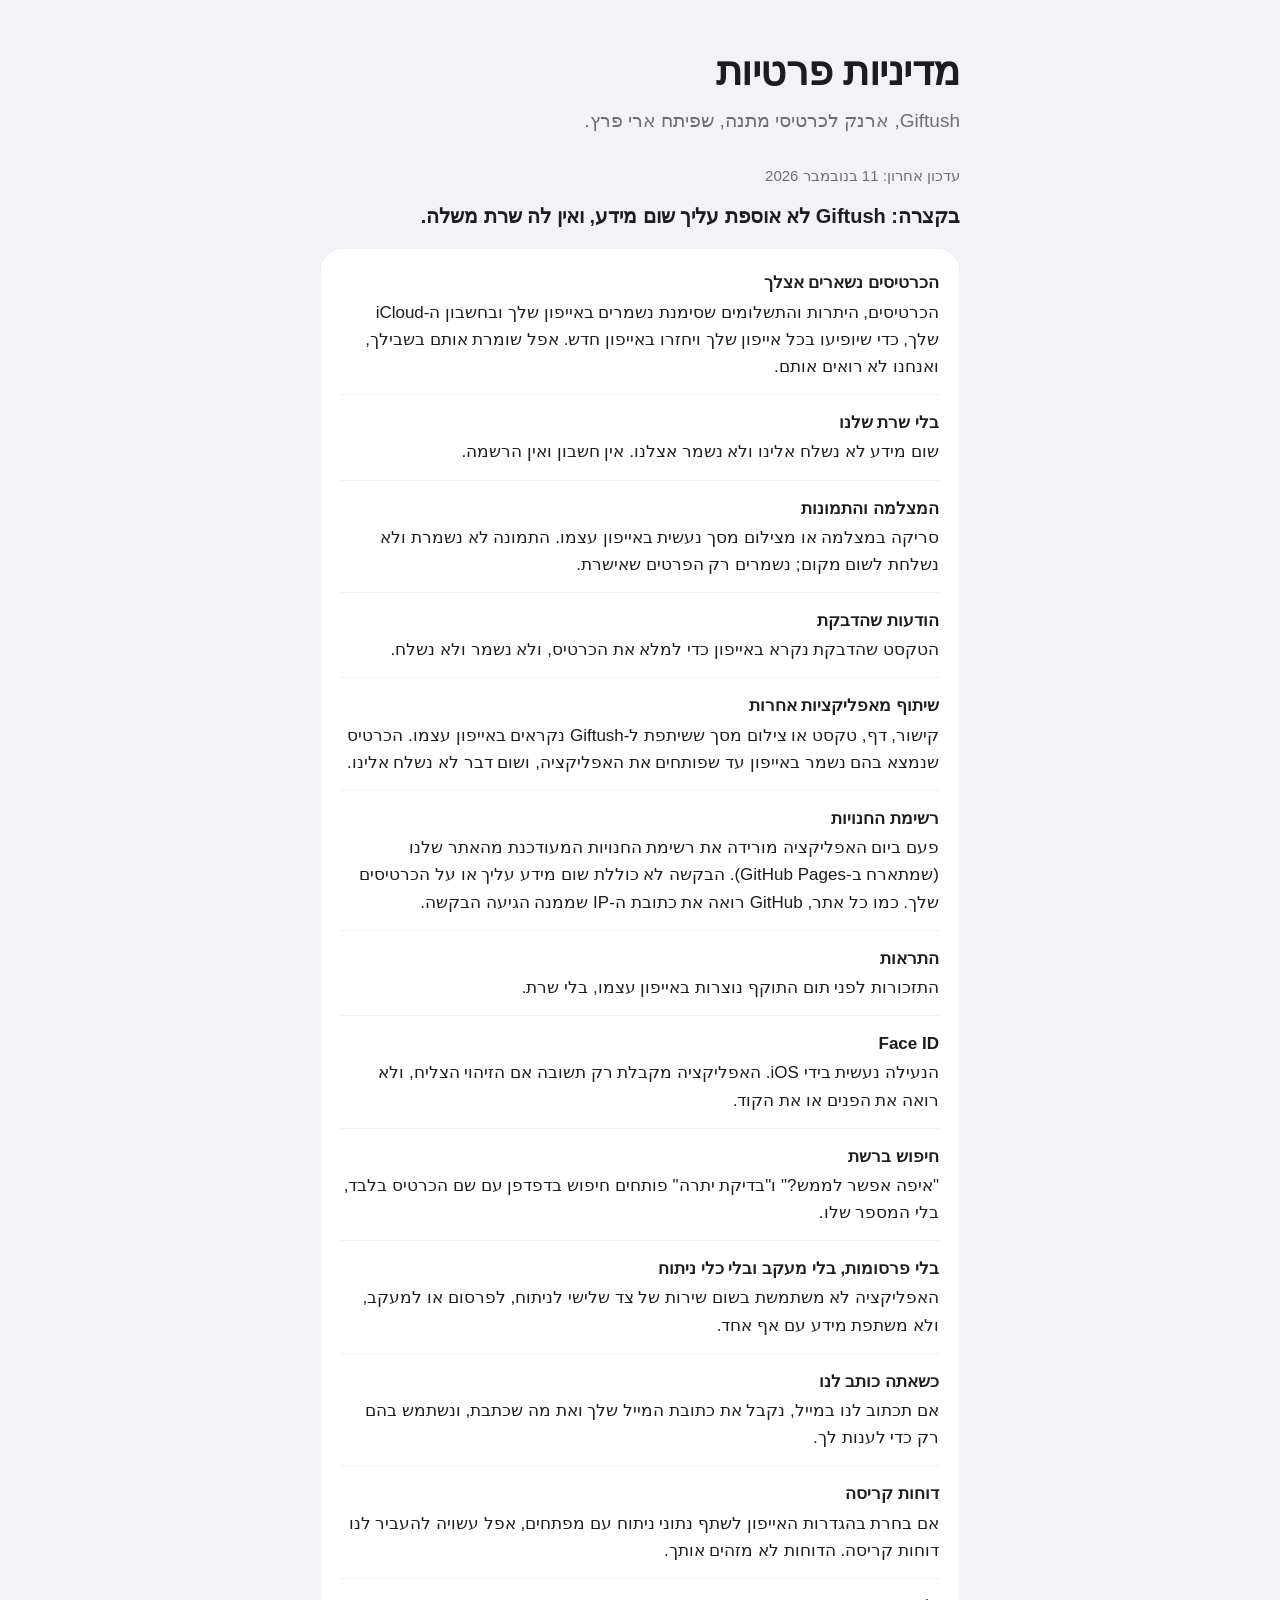
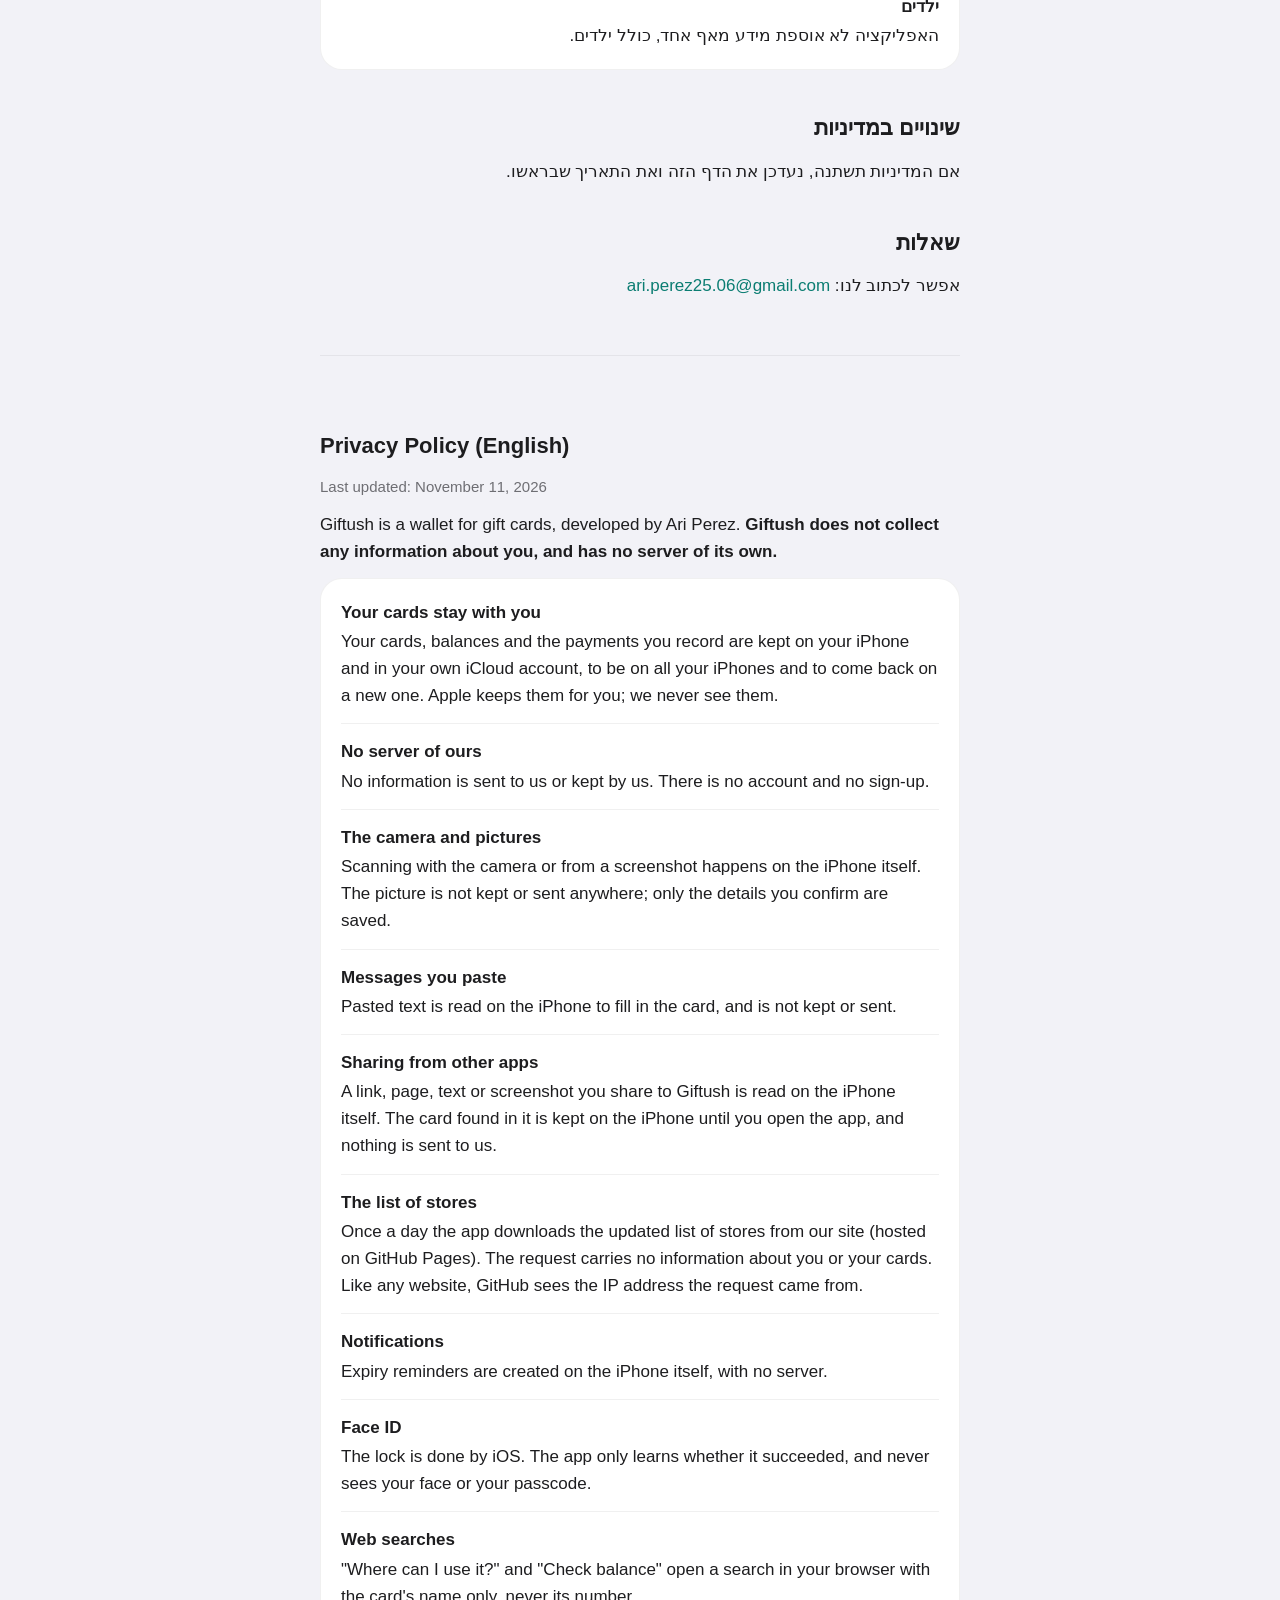
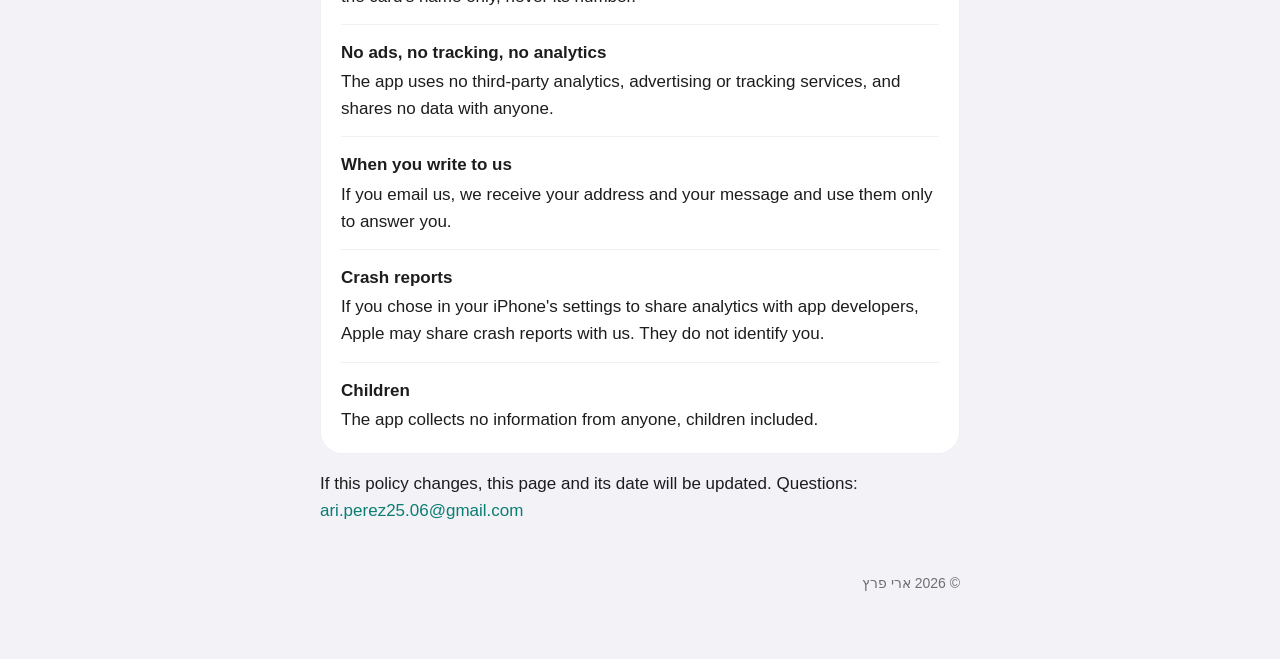
==== privacy.html @ cc3f5488 "Giftush's support page and privacy policy Co-Authored-By: Claude Opus 5.5 <noreply@anthropic.com> Cl" ====
<!doctype html>
<html lang="he" dir="rtl">
<head>
  <meta charset="utf-8">
  <meta name="viewport" content="width=device-width, initial-scale=1">
  <title>Giftush · מדיניות פרטיות</title>
  <meta name="description" content="מדיניות הפרטיות של Giftush: האפליקציה לא אוספת שום מידע אישי.">
  <link rel="icon" href="icon.png">
  <link rel="stylesheet" href="style.css">
</head>
<body>
<main>
  <h1>מדיניות פרטיות</h1>
  <p class="lead">Giftush, ארנק לכרטיסי מתנה, שפיתח ארי פרץ.</p>
  <p class="updated">עדכון אחרון: 11 בנובמבר 2026</p>

  <p class="short">בקצרה: Giftush לא אוספת עליך שום מידע, ואין לה שרת משלה.</p>

  <div class="card">
    <div><strong>הכרטיסים נשארים אצלך</strong>הכרטיסים, היתרות והתשלומים שסימנת נשמרים באייפון שלך ובחשבון ה-iCloud שלך, כדי שיופיעו בכל אייפון שלך ויחזרו באייפון חדש. אפל שומרת אותם בשבילך, ואנחנו לא רואים אותם.</div>
    <div><strong>בלי שרת שלנו</strong>שום מידע לא נשלח אלינו ולא נשמר אצלנו. אין חשבון ואין הרשמה.</div>
    <div><strong>המצלמה והתמונות</strong>סריקה במצלמה או מצילום מסך נעשית באייפון עצמו. התמונה לא נשמרת ולא נשלחת לשום מקום; נשמרים רק הפרטים שאישרת.</div>
    <div><strong>הודעות שהדבקת</strong>הטקסט שהדבקת נקרא באייפון כדי למלא את הכרטיס, ולא נשמר ולא נשלח.</div>
    <div><strong>שיתוף מאפליקציות אחרות</strong>קישור, דף, טקסט או צילום מסך ששיתפת ל-Giftush נקראים באייפון עצמו. הכרטיס שנמצא בהם נשמר באייפון עד שפותחים את האפליקציה, ושום דבר לא נשלח אלינו.</div>
    <div><strong>רשימת החנויות</strong>פעם ביום האפליקציה מורידה את רשימת החנויות המעודכנת מהאתר שלנו (שמתארח ב-GitHub Pages). הבקשה לא כוללת שום מידע עליך או על הכרטיסים שלך. כמו כל אתר, GitHub רואה את כתובת ה-IP שממנה הגיעה הבקשה.</div>
    <div><strong>התראות</strong>התזכורות לפני תום התוקף נוצרות באייפון עצמו, בלי שרת.</div>
    <div><strong>Face ID</strong>הנעילה נעשית בידי iOS. האפליקציה מקבלת רק תשובה אם הזיהוי הצליח, ולא רואה את הפנים או את הקוד.</div>
    <div><strong>חיפוש ברשת</strong>"איפה אפשר לממש?" ו"בדיקת יתרה" פותחים חיפוש בדפדפן עם שם הכרטיס בלבד, בלי המספר שלו.</div>
    <div><strong>בלי פרסומות, בלי מעקב ובלי כלי ניתוח</strong>האפליקציה לא משתמשת בשום שירות של צד שלישי לניתוח, לפרסום או למעקב, ולא משתפת מידע עם אף אחד.</div>
    <div><strong>כשאתה כותב לנו</strong>אם תכתוב לנו במייל, נקבל את כתובת המייל שלך ואת מה שכתבת, ונשתמש בהם רק כדי לענות לך.</div>
    <div><strong>דוחות קריסה</strong>אם בחרת בהגדרות האייפון לשתף נתוני ניתוח עם מפתחים, אפל עשויה להעביר לנו דוחות קריסה. הדוחות לא מזהים אותך.</div>
    <div><strong>ילדים</strong>האפליקציה לא אוספת מידע מאף אחד, כולל ילדים.</div>
  </div>

  <h2>שינויים במדיניות</h2>
  <p>אם המדיניות תשתנה, נעדכן את הדף הזה ואת התאריך שבראשו.</p>

  <h2>שאלות</h2>
  <p>אפשר לכתוב לנו: <a href="mailto:ari.perez25.06@gmail.com">ari.perez25.06@gmail.com</a></p>

  <section class="english" dir="ltr" lang="en">
    <h2>Privacy Policy (English)</h2>
    <p class="updated">Last updated: November 11, 2026</p>
    <p>Giftush is a wallet for gift cards, developed by Ari Perez. <strong>Giftush does not collect any information about you, and has no server of its own.</strong></p>
    <div class="card">
      <div><strong>Your cards stay with you</strong>Your cards, balances and the payments you record are kept on your iPhone and in your own iCloud account, to be on all your iPhones and to come back on a new one. Apple keeps them for you; we never see them.</div>
      <div><strong>No server of ours</strong>No information is sent to us or kept by us. There is no account and no sign-up.</div>
      <div><strong>The camera and pictures</strong>Scanning with the camera or from a screenshot happens on the iPhone itself. The picture is not kept or sent anywhere; only the details you confirm are saved.</div>
      <div><strong>Messages you paste</strong>Pasted text is read on the iPhone to fill in the card, and is not kept or sent.</div>
      <div><strong>Sharing from other apps</strong>A link, page, text or screenshot you share to Giftush is read on the iPhone itself. The card found in it is kept on the iPhone until you open the app, and nothing is sent to us.</div>
      <div><strong>The list of stores</strong>Once a day the app downloads the updated list of stores from our site (hosted on GitHub Pages). The request carries no information about you or your cards. Like any website, GitHub sees the IP address the request came from.</div>
      <div><strong>Notifications</strong>Expiry reminders are created on the iPhone itself, with no server.</div>
      <div><strong>Face ID</strong>The lock is done by iOS. The app only learns whether it succeeded, and never sees your face or your passcode.</div>
      <div><strong>Web searches</strong>"Where can I use it?" and "Check balance" open a search in your browser with the card's name only, never its number.</div>
      <div><strong>No ads, no tracking, no analytics</strong>The app uses no third-party analytics, advertising or tracking services, and shares no data with anyone.</div>
      <div><strong>When you write to us</strong>If you email us, we receive your address and your message and use them only to answer you.</div>
      <div><strong>Crash reports</strong>If you chose in your iPhone's settings to share analytics with app developers, Apple may share crash reports with us. They do not identify you.</div>
      <div><strong>Children</strong>The app collects no information from anyone, children included.</div>
    </div>
    <p style="margin-top: 16px">If this policy changes, this page and its date will be updated. Questions: <a href="mailto:ari.perez25.06@gmail.com">ari.perez25.06@gmail.com</a></p>
  </section>

  <footer>© 2026 ארי פרץ</footer>
</main>
</body>
</html>
---- style.css ----
/* The pages of Shifty: the iPhone's grouped background and cards, and the app's teal. */
:root {
  --paper: #f2f2f7;
  --ink: #1d1d1f;
  --soft: #6e6e73;
  --accent: #0b7d72;
  --on-accent: #ffffff;
  --card: #ffffff;
  --edge: rgba(0, 0, 0, 0.06);
  color-scheme: light dark;
}
@media (prefers-color-scheme: dark) {
  :root {
    --paper: #000000;
    --ink: #f5f5f7;
    --soft: #a1a1aa;
    --accent: #1bb3a3;
    --on-accent: #00241f;
    --card: #1c1c1e;
    --edge: rgba(255, 255, 255, 0.1);
  }
}
* { box-sizing: border-box; }
body {
  margin: 0;
  background: var(--paper);
  color: var(--ink);
  font: 17px/1.6 -apple-system, BlinkMacSystemFont, "Segoe UI", "Arial Hebrew", Arial, sans-serif;
  -webkit-font-smoothing: antialiased;
}
main { max-width: 680px; margin: 0 auto; padding: 48px 20px 64px; }
.brand { display: flex; align-items: center; gap: 16px; margin-bottom: 8px; }
.brand img { width: 64px; height: 64px; border-radius: 15px; }
h1 { font-size: 40px; line-height: 1.15; margin: 0; letter-spacing: -0.5px; }
h2 { font-size: 22px; margin: 40px 0 12px; }
p { margin: 0 0 12px; }
.lead { color: var(--soft); font-size: 19px; margin: 12px 0 28px; }
.updated { color: var(--soft); font-size: 15px; }
a { color: var(--accent); text-decoration: none; }
a:hover { text-decoration: underline; }
.card {
  background: var(--card);
  border: 1px solid var(--edge);
  border-radius: 22px;
  padding: 6px 20px;
}
.card > div { padding: 14px 0; border-top: 1px solid var(--edge); }
.card > div:first-child { border-top: 0; }
.card strong { display: block; margin-bottom: 2px; }
.short { font-size: 20px; font-weight: 600; margin: 0 0 16px; }
.mail { display: inline-block; margin-top: 4px; padding: 10px 20px; border-radius: 999px; background: var(--accent); color: var(--on-accent); font-weight: 600; }
.mail:hover { text-decoration: none; opacity: 0.92; }
.english { margin-top: 56px; padding-top: 32px; border-top: 1px solid var(--edge); }
footer { margin-top: 48px; color: var(--soft); font-size: 14px; }
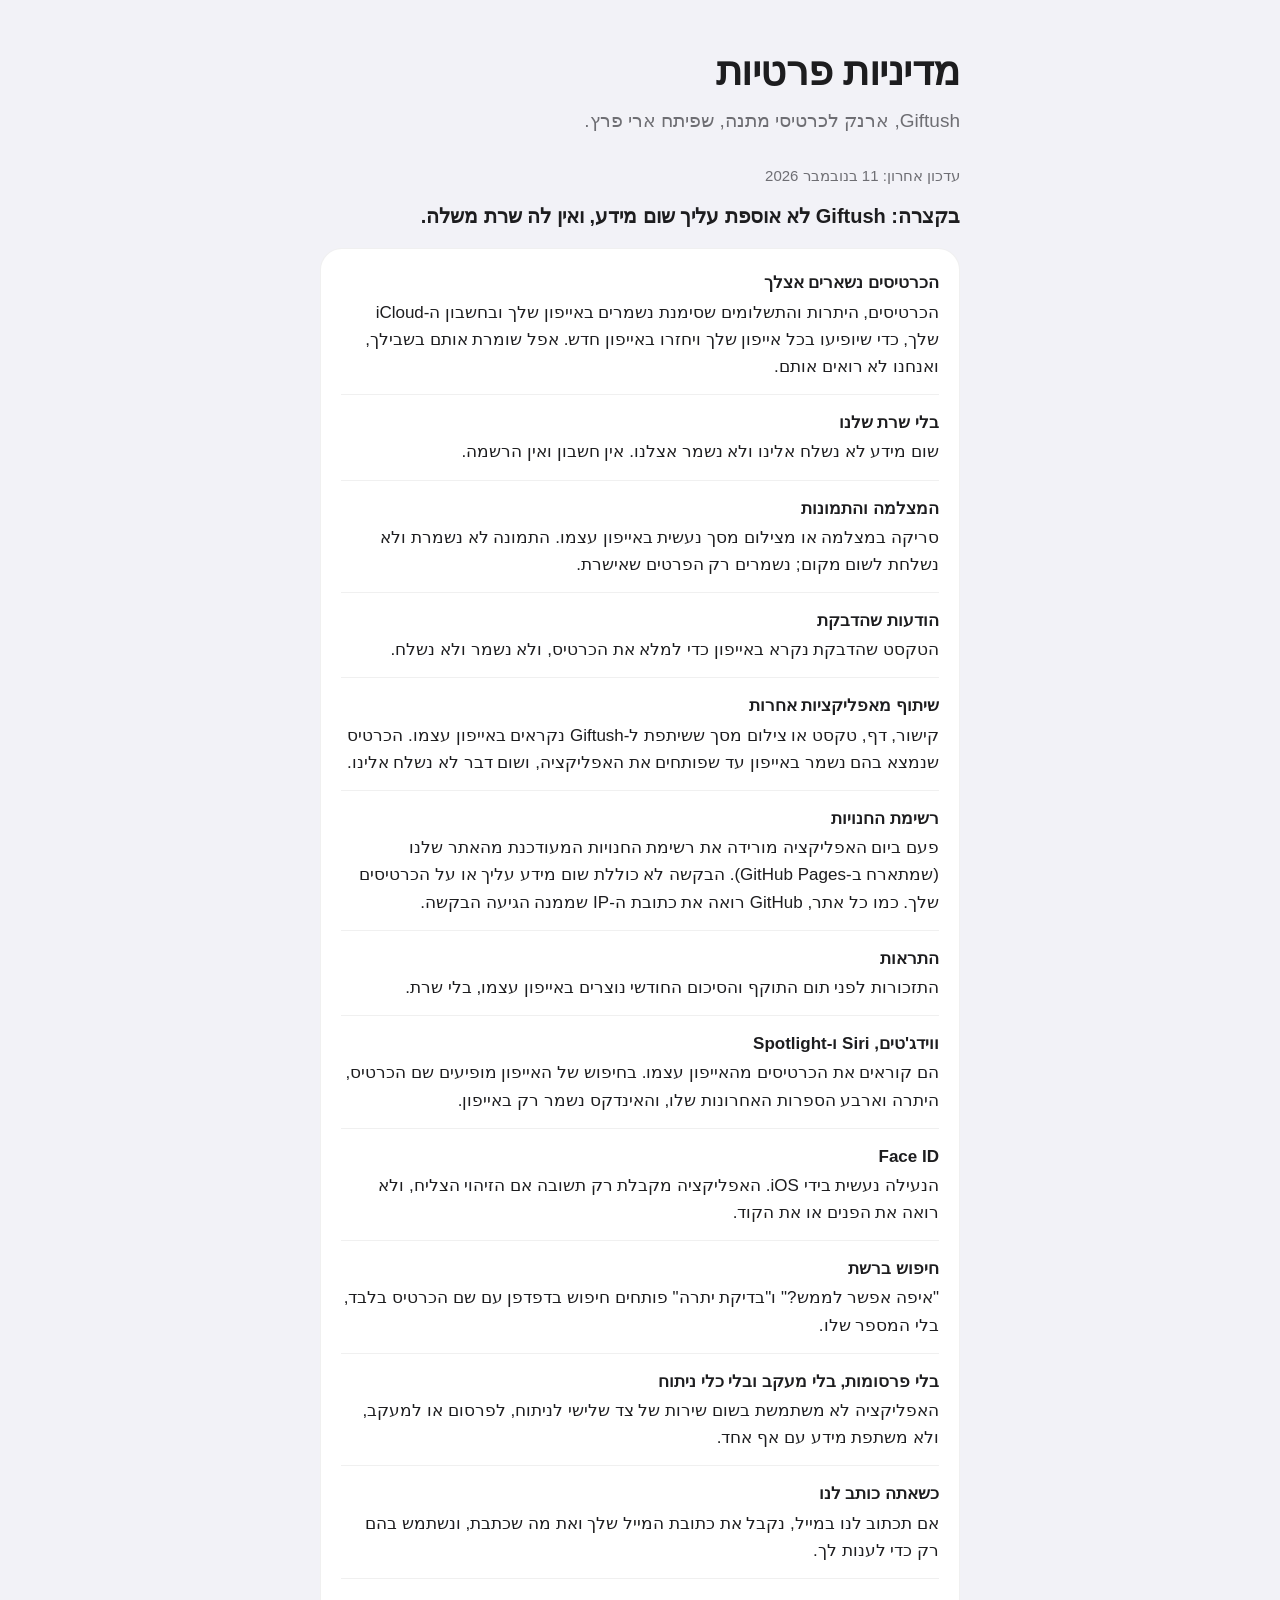
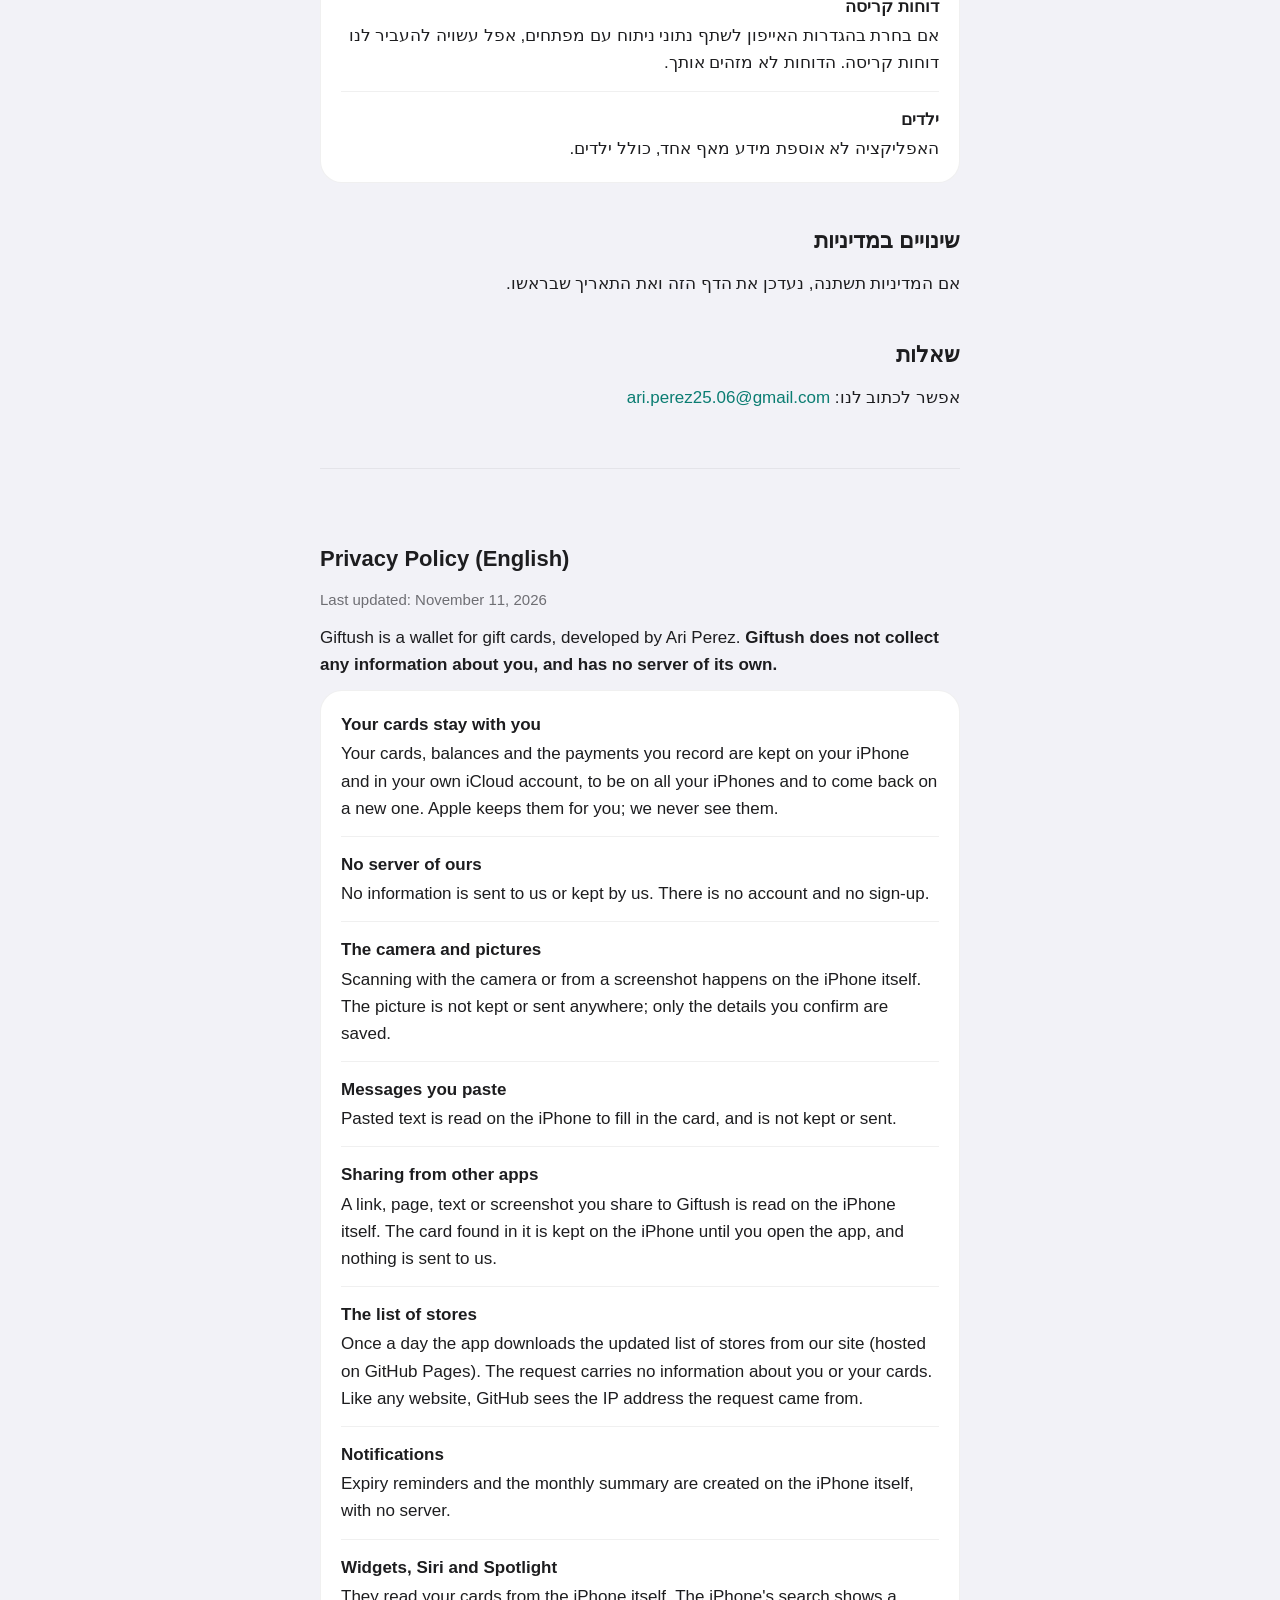
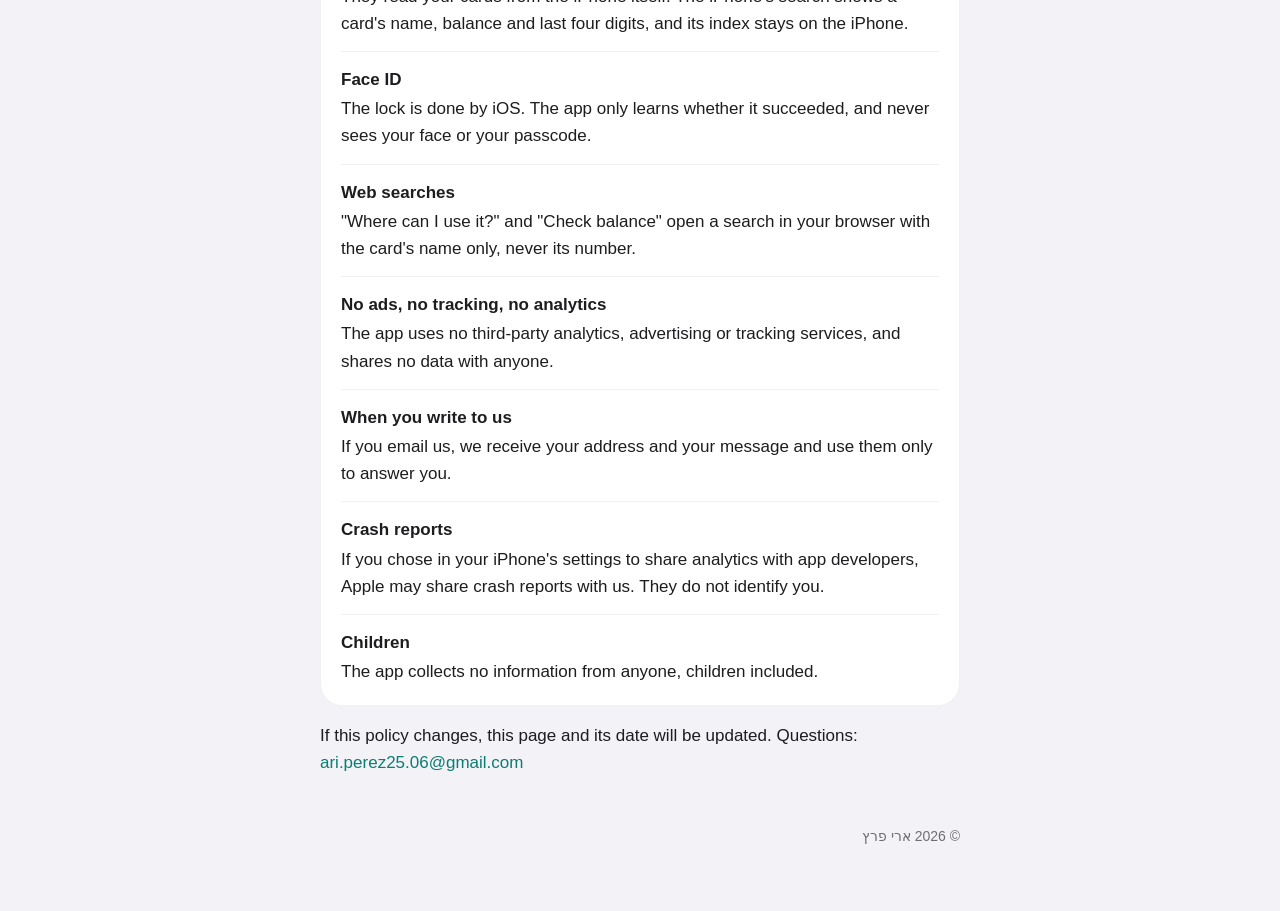
==== commit 74b725c9: "Privacy: widgets, Siri, Spotlight and the monthly summary, all on the iPhone Co-Authored-By: Claude " ====
--- a/privacy.html
+++ b/privacy.html
@@ -23,7 +23,8 @@
     <div><strong>הודעות שהדבקת</strong>הטקסט שהדבקת נקרא באייפון כדי למלא את הכרטיס, ולא נשמר ולא נשלח.</div>
     <div><strong>שיתוף מאפליקציות אחרות</strong>קישור, דף, טקסט או צילום מסך ששיתפת ל-Giftush נקראים באייפון עצמו. הכרטיס שנמצא בהם נשמר באייפון עד שפותחים את האפליקציה, ושום דבר לא נשלח אלינו.</div>
     <div><strong>רשימת החנויות</strong>פעם ביום האפליקציה מורידה את רשימת החנויות המעודכנת מהאתר שלנו (שמתארח ב-GitHub Pages). הבקשה לא כוללת שום מידע עליך או על הכרטיסים שלך. כמו כל אתר, GitHub רואה את כתובת ה-IP שממנה הגיעה הבקשה.</div>
-    <div><strong>התראות</strong>התזכורות לפני תום התוקף נוצרות באייפון עצמו, בלי שרת.</div>
+    <div><strong>התראות</strong>התזכורות לפני תום התוקף והסיכום החודשי נוצרים באייפון עצמו, בלי שרת.</div>
+    <div><strong>ווידג'טים, Siri ו-Spotlight</strong>הם קוראים את הכרטיסים מהאייפון עצמו. בחיפוש של האייפון מופיעים שם הכרטיס, היתרה וארבע הספרות האחרונות שלו, והאינדקס נשמר רק באייפון.</div>
     <div><strong>Face ID</strong>הנעילה נעשית בידי iOS. האפליקציה מקבלת רק תשובה אם הזיהוי הצליח, ולא רואה את הפנים או את הקוד.</div>
     <div><strong>חיפוש ברשת</strong>"איפה אפשר לממש?" ו"בדיקת יתרה" פותחים חיפוש בדפדפן עם שם הכרטיס בלבד, בלי המספר שלו.</div>
     <div><strong>בלי פרסומות, בלי מעקב ובלי כלי ניתוח</strong>האפליקציה לא משתמשת בשום שירות של צד שלישי לניתוח, לפרסום או למעקב, ולא משתפת מידע עם אף אחד.</div>
@@ -49,7 +50,8 @@
       <div><strong>Messages you paste</strong>Pasted text is read on the iPhone to fill in the card, and is not kept or sent.</div>
       <div><strong>Sharing from other apps</strong>A link, page, text or screenshot you share to Giftush is read on the iPhone itself. The card found in it is kept on the iPhone until you open the app, and nothing is sent to us.</div>
       <div><strong>The list of stores</strong>Once a day the app downloads the updated list of stores from our site (hosted on GitHub Pages). The request carries no information about you or your cards. Like any website, GitHub sees the IP address the request came from.</div>
-      <div><strong>Notifications</strong>Expiry reminders are created on the iPhone itself, with no server.</div>
+      <div><strong>Notifications</strong>Expiry reminders and the monthly summary are created on the iPhone itself, with no server.</div>
+      <div><strong>Widgets, Siri and Spotlight</strong>They read your cards from the iPhone itself. The iPhone's search shows a card's name, balance and last four digits, and its index stays on the iPhone.</div>
       <div><strong>Face ID</strong>The lock is done by iOS. The app only learns whether it succeeded, and never sees your face or your passcode.</div>
       <div><strong>Web searches</strong>"Where can I use it?" and "Check balance" open a search in your browser with the card's name only, never its number.</div>
       <div><strong>No ads, no tracking, no analytics</strong>The app uses no third-party analytics, advertising or tracking services, and shares no data with anyone.</div>
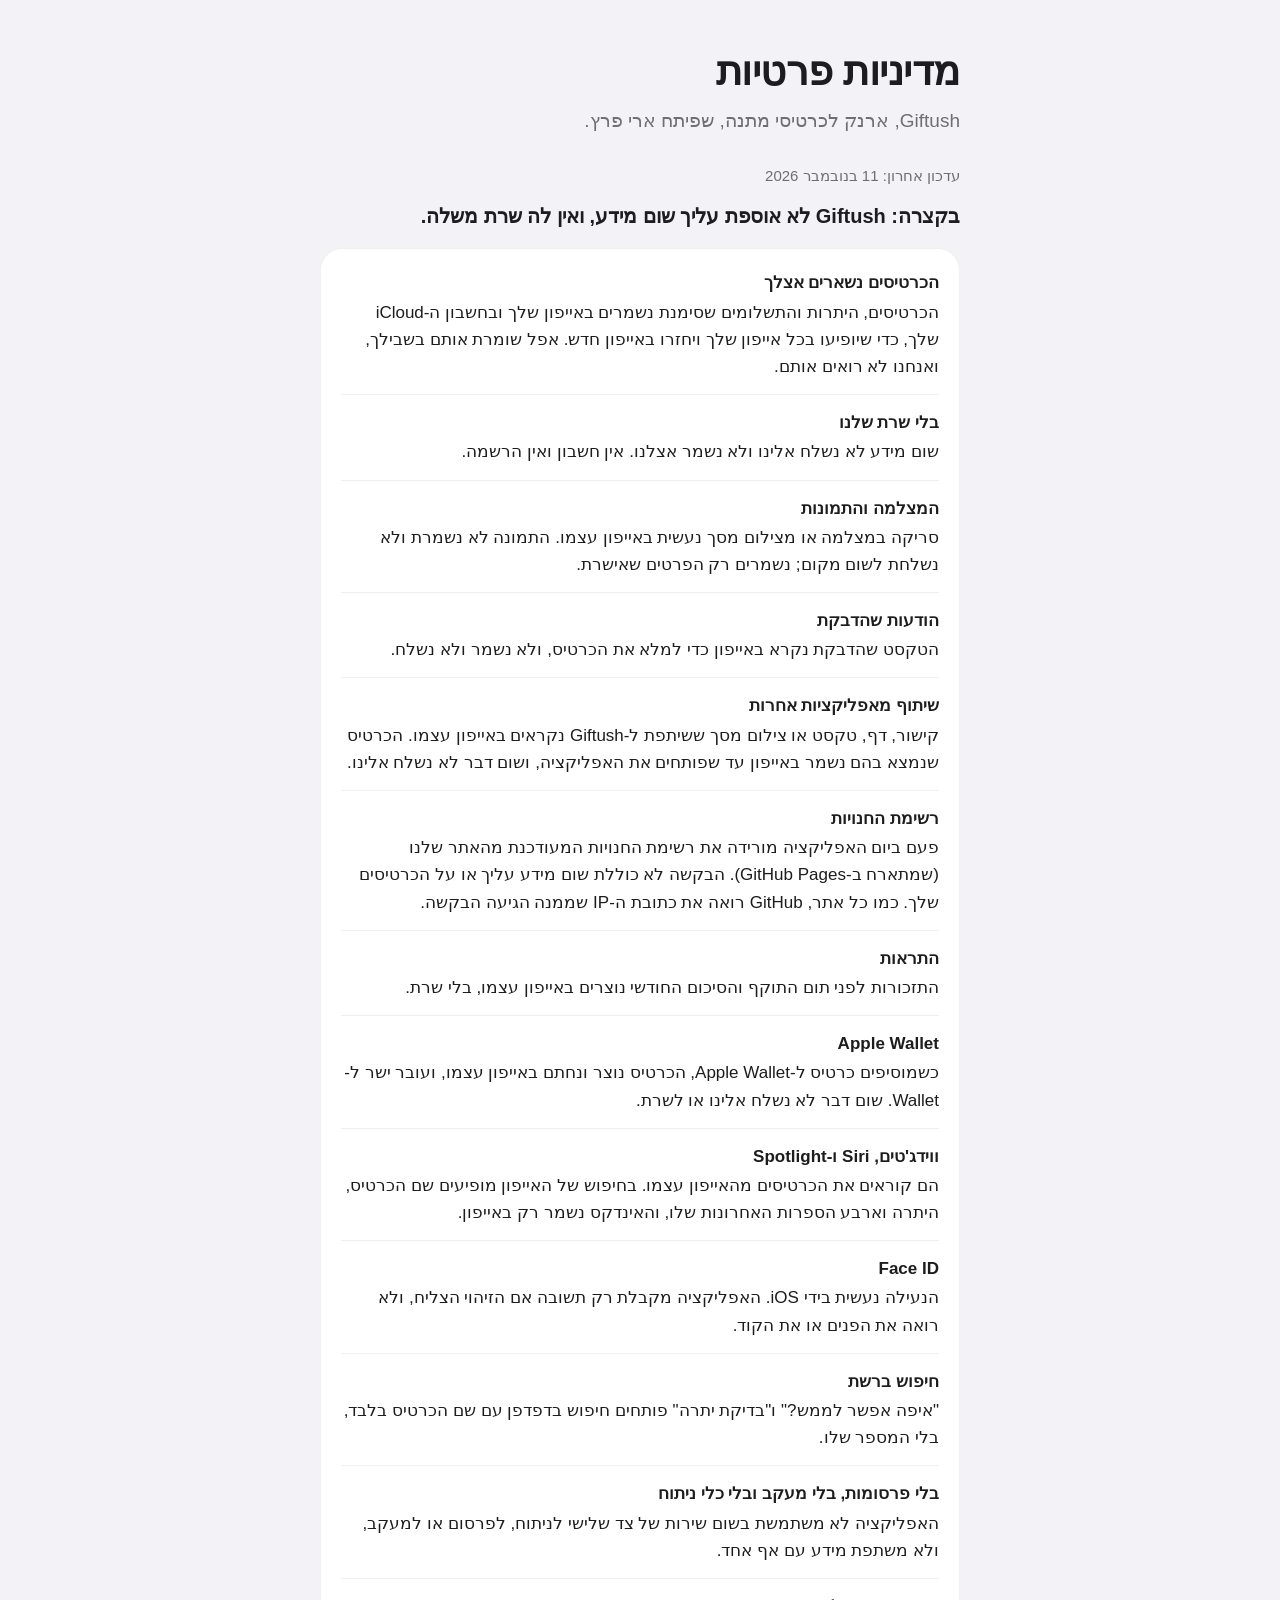
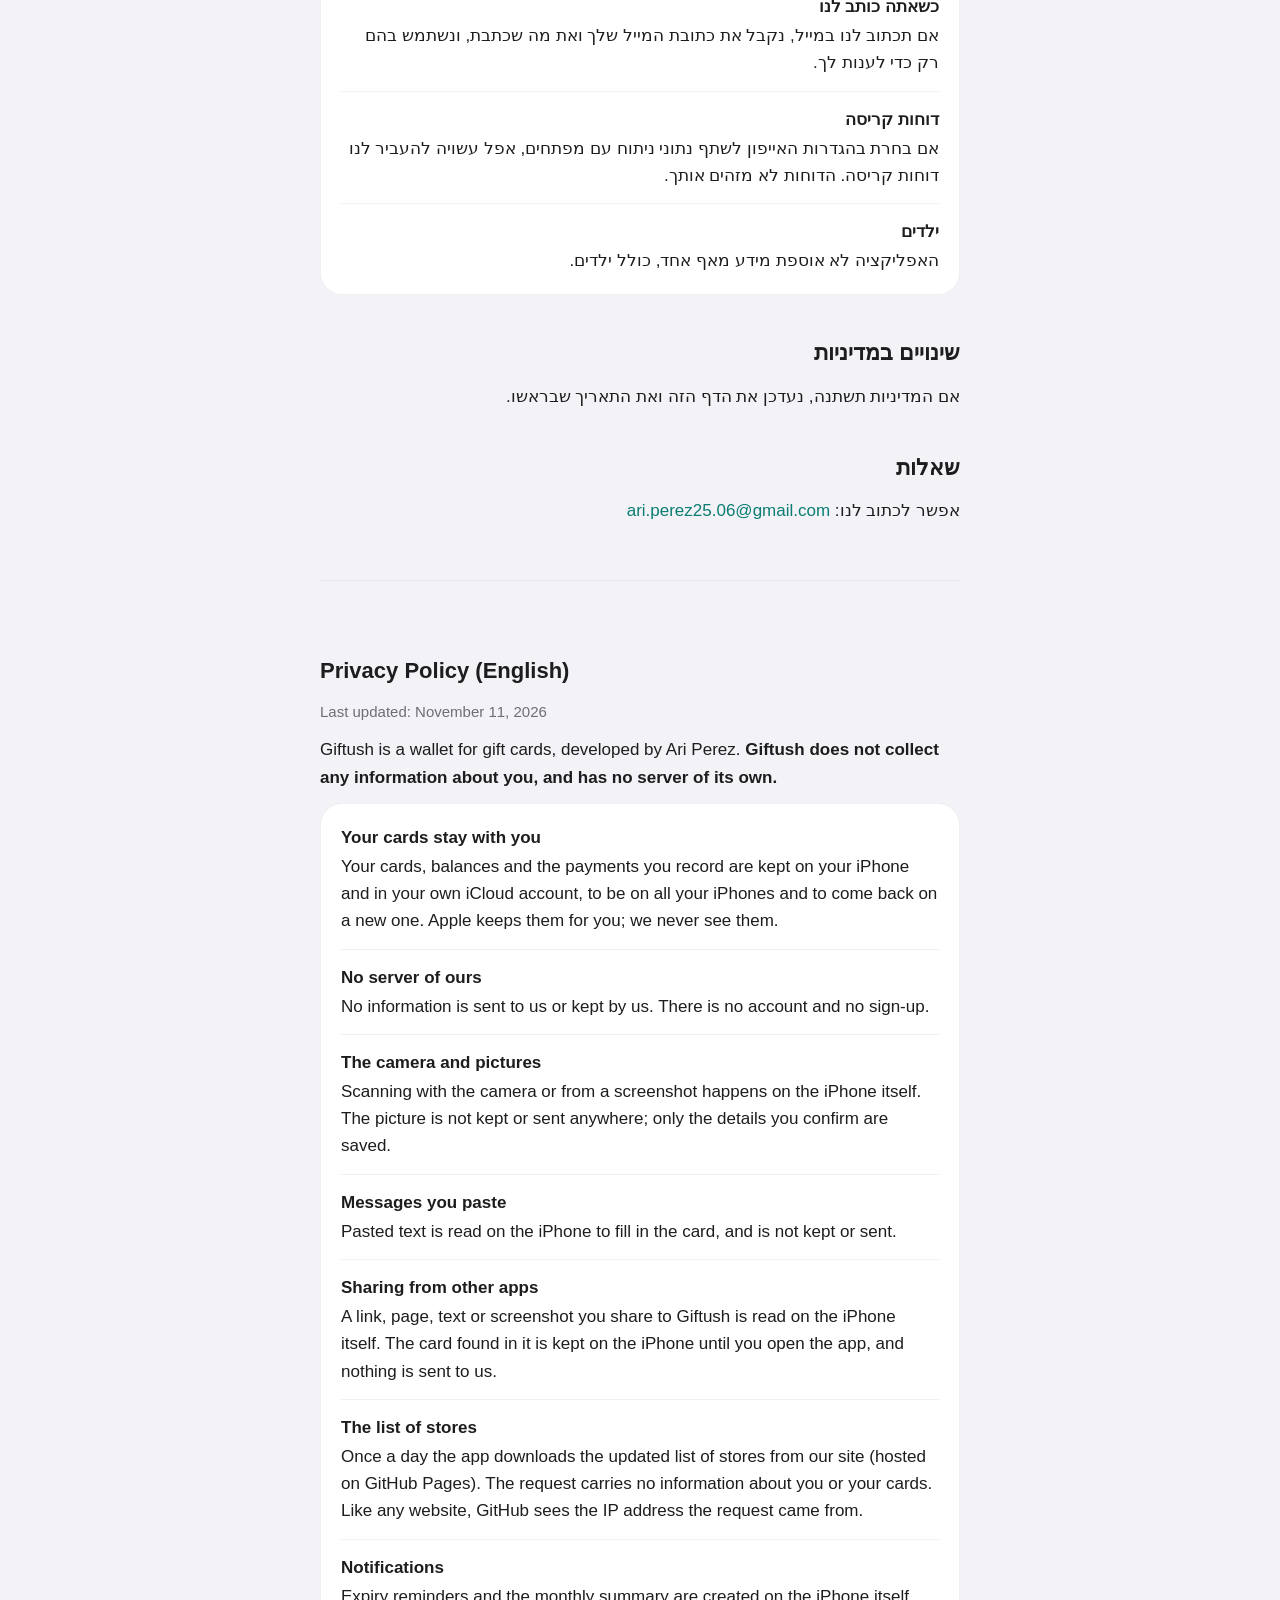
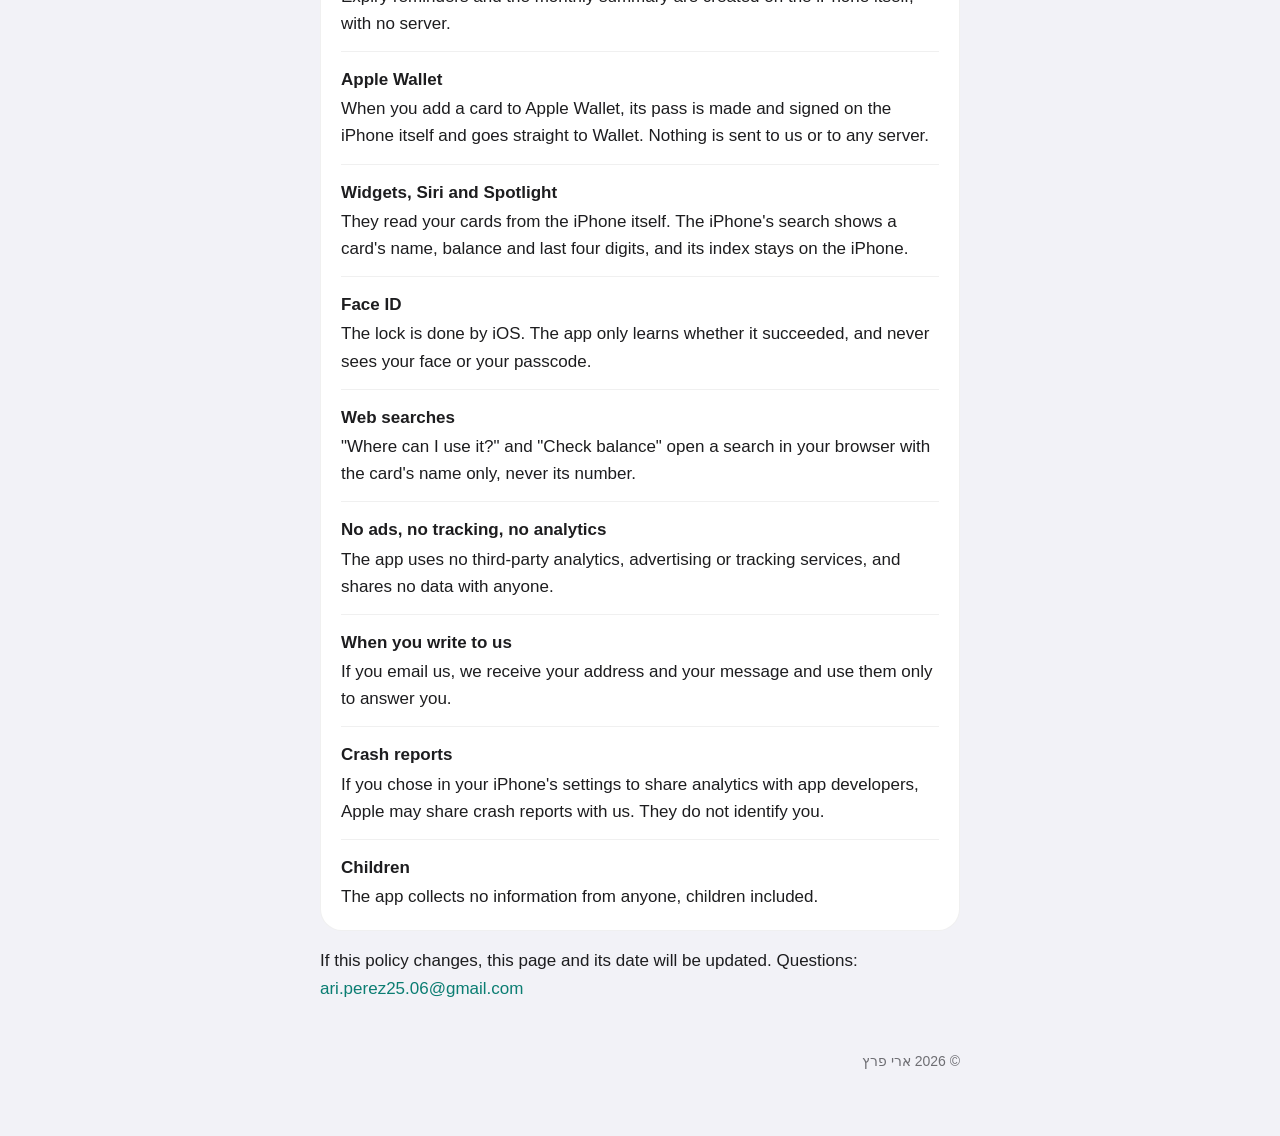
==== commit 364f9d63: "Privacy: Apple Wallet's passes are made and signed on the iPhone Co-Authored-By: Claude Opus 5.5 <no" ====
--- a/privacy.html
+++ b/privacy.html
@@ -24,6 +24,7 @@
     <div><strong>שיתוף מאפליקציות אחרות</strong>קישור, דף, טקסט או צילום מסך ששיתפת ל-Giftush נקראים באייפון עצמו. הכרטיס שנמצא בהם נשמר באייפון עד שפותחים את האפליקציה, ושום דבר לא נשלח אלינו.</div>
     <div><strong>רשימת החנויות</strong>פעם ביום האפליקציה מורידה את רשימת החנויות המעודכנת מהאתר שלנו (שמתארח ב-GitHub Pages). הבקשה לא כוללת שום מידע עליך או על הכרטיסים שלך. כמו כל אתר, GitHub רואה את כתובת ה-IP שממנה הגיעה הבקשה.</div>
     <div><strong>התראות</strong>התזכורות לפני תום התוקף והסיכום החודשי נוצרים באייפון עצמו, בלי שרת.</div>
+    <div><strong>Apple Wallet</strong>כשמוסיפים כרטיס ל-Apple Wallet, הכרטיס נוצר ונחתם באייפון עצמו, ועובר ישר ל-Wallet. שום דבר לא נשלח אלינו או לשרת.</div>
     <div><strong>ווידג'טים, Siri ו-Spotlight</strong>הם קוראים את הכרטיסים מהאייפון עצמו. בחיפוש של האייפון מופיעים שם הכרטיס, היתרה וארבע הספרות האחרונות שלו, והאינדקס נשמר רק באייפון.</div>
     <div><strong>Face ID</strong>הנעילה נעשית בידי iOS. האפליקציה מקבלת רק תשובה אם הזיהוי הצליח, ולא רואה את הפנים או את הקוד.</div>
     <div><strong>חיפוש ברשת</strong>"איפה אפשר לממש?" ו"בדיקת יתרה" פותחים חיפוש בדפדפן עם שם הכרטיס בלבד, בלי המספר שלו.</div>
@@ -51,6 +52,7 @@
       <div><strong>Sharing from other apps</strong>A link, page, text or screenshot you share to Giftush is read on the iPhone itself. The card found in it is kept on the iPhone until you open the app, and nothing is sent to us.</div>
       <div><strong>The list of stores</strong>Once a day the app downloads the updated list of stores from our site (hosted on GitHub Pages). The request carries no information about you or your cards. Like any website, GitHub sees the IP address the request came from.</div>
       <div><strong>Notifications</strong>Expiry reminders and the monthly summary are created on the iPhone itself, with no server.</div>
+      <div><strong>Apple Wallet</strong>When you add a card to Apple Wallet, its pass is made and signed on the iPhone itself and goes straight to Wallet. Nothing is sent to us or to any server.</div>
       <div><strong>Widgets, Siri and Spotlight</strong>They read your cards from the iPhone itself. The iPhone's search shows a card's name, balance and last four digits, and its index stays on the iPhone.</div>
       <div><strong>Face ID</strong>The lock is done by iOS. The app only learns whether it succeeded, and never sees your face or your passcode.</div>
       <div><strong>Web searches</strong>"Where can I use it?" and "Check balance" open a search in your browser with the card's name only, never its number.</div>
